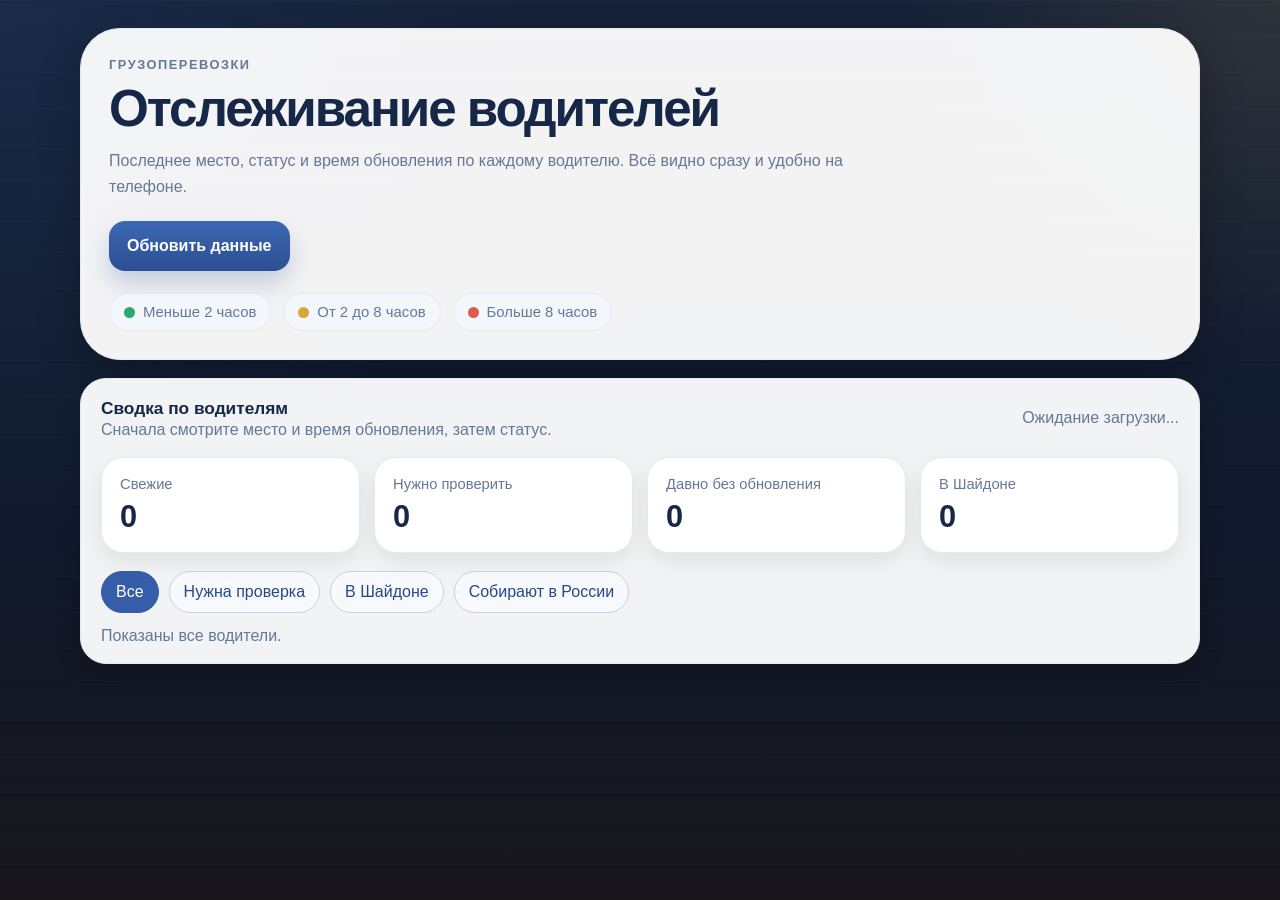
==== index.html @ 6776151e "Add files via upload" ====
<!DOCTYPE html>
<html lang="ru">
  <head>
    <meta charset="UTF-8" />
    <meta name="viewport" content="width=device-width, initial-scale=1.0" />
    <title>Статусы водителей</title>
    <meta name="theme-color" content="#162238" />
    <meta name="mobile-web-app-capable" content="yes" />
    <meta name="apple-mobile-web-app-capable" content="yes" />
    <meta name="apple-mobile-web-app-title" content="BOR" />
    <link rel="manifest" href="./site.webmanifest" />
    <link rel="icon" type="image/png" sizes="16x16" href="./icon-16.png" />
    <link rel="icon" type="image/png" sizes="32x32" href="./icon-32.png" />
    <link rel="icon" type="image/png" sizes="192x192" href="./icon-192.png" />
    <link rel="apple-touch-icon" sizes="180x180" href="./apple-touch-icon.png" />
    <link rel="stylesheet" href="./styles.css" />
  </head>
  <body>
    <div class="page-shell">
      <header class="hero">
        <p class="eyebrow">Грузоперевозки</p>
        <h1>Отслеживание водителей</h1>
        <p class="hero-text">
          Последнее место, статус и время обновления по каждому водителю. Всё видно сразу и удобно на телефоне.
        </p>
        <div class="hero-actions">
          <button id="refreshButton" class="button button-primary" type="button">
            Обновить данные
          </button>
        </div>
        <div class="status-legend" aria-label="Легенда свежести">
          <span class="legend-item"><span class="legend-dot legend-fresh"></span>Меньше 2 часов</span>
          <span class="legend-item"><span class="legend-dot legend-warning"></span>От 2 до 8 часов</span>
          <span class="legend-item"><span class="legend-dot legend-stale"></span>Больше 8 часов</span>
        </div>
      </header>

      <main>
        <section id="connectionBanner" class="panel panel-warning hidden" role="status"></section>
        <section id="cacheBanner" class="panel panel-warning hidden" role="status"></section>

        <section class="panel panel-tight">
          <div class="panel-row">
            <div>
              <h2>Сводка по водителям</h2>
              <p class="muted">Сначала смотрите место и время обновления, затем статус.</p>
            </div>
            <p id="syncInfo" class="muted">Ожидание загрузки...</p>
          </div>
          <div id="summaryGrid" class="summary-grid" aria-live="polite">
            <article class="summary-card"><span class="summary-label">Свежие</span><strong id="freshCount" class="summary-value">0</strong></article>
            <article class="summary-card"><span class="summary-label">Нужно проверить</span><strong id="warningCount" class="summary-value">0</strong></article>
            <article class="summary-card"><span class="summary-label">Давно без обновления</span><strong id="staleCount" class="summary-value">0</strong></article>
            <article class="summary-card"><span class="summary-label">В Шайдоне</span><strong id="shaidonCount" class="summary-value">0</strong></article>
          </div>
          <div id="filterBar" class="filter-bar" aria-label="Фильтры водителей">
            <button class="filter-button is-active" type="button" data-filter="all">Все</button>
            <button class="filter-button" type="button" data-filter="attention">Нужна проверка</button>
            <button class="filter-button" type="button" data-filter="shaidon">В Шайдоне</button>
            <button class="filter-button" type="button" data-filter="collecting">Собирают в России</button>
          </div>
          <p id="filterInfo" class="filter-info muted">Показаны все водители.</p>
        </section>

        <section id="errorBanner" class="panel panel-error hidden" role="alert"></section>
        <section id="emptyState" class="panel panel-tight hidden" role="status">
          <p id="emptyStateText" class="muted">По этому фильтру водителей нет.</p>
        </section>

        <section id="driversGrid" class="drivers-grid" aria-live="polite"></section>
      </main>
    </div>

    <template id="driverCardTemplate">
      <article class="driver-card">
        <div class="card-top">
          <div>
            <p class="driver-number"></p>
            <h3 class="driver-name"></h3>
          </div>
          <div class="card-badges">
            <span class="status-chip"></span>
            <span class="freshness-pill"></span>
          </div>
        </div>

        <div class="driver-priority">
          <p class="driver-priority-label">Последнее место</p>
          <p class="driver-location-main"></p>
        </div>

        <div class="driver-update-row">
          <div>
            <p class="driver-priority-label">Последнее обновление</p>
            <p class="driver-updated-main"></p>
          </div>
          <p class="driver-age-note"></p>
        </div>

        <p class="driver-alert hidden"></p>

        <dl class="driver-meta">
          <div>
            <dt>Телефон</dt>
            <dd class="driver-phone-text"></dd>
          </div>
          <div>
            <dt>Статус</dt>
            <dd class="driver-status"></dd>
          </div>
          <div>
            <dt>Собирает в России</dt>
            <dd class="driver-collecting"></dd>
          </div>
          <div>
            <dt>Собирает до</dt>
            <dd class="driver-collect-until"></dd>
          </div>
        </dl>

        <div class="driver-contact-actions">
          <a class="button button-secondary driver-phone-link" href="#">Позвонить</a>
          <a class="button button-primary driver-whatsapp-link" href="#" target="_blank" rel="noopener noreferrer">Написать</a>
        </div>
      </article>
    </template>

    <script type="module" src="./app.js"></script>
  </body>
</html>
---- styles.css ----
:root {
  --bg: #10192b;
  --bg-top: #162238;
  --bg-bottom: #18161b;
  --bg-glow-blue: rgba(39, 72, 129, 0.22);
  --bg-glow-gold: rgba(196, 157, 72, 0.14);
  --surface: rgba(255, 255, 255, 0.95);
  --surface-soft: rgba(249, 245, 235, 0.96);
  --surface-muted: #f3f6fb;
  --border: #e4e9f1;
  --border-strong: #c8d2e3;
  --text: #1c3261;
  --text-strong: #162747;
  --muted: #667897;
  --primary: #365ea8;
  --primary-strong: #244986;
  --success: #2ea76d;
  --warning: #d8a737;
  --danger: #dc5a51;
  --shadow: 0 18px 44px rgba(0, 0, 0, 0.24);
  --shadow-soft: 0 10px 24px rgba(0, 0, 0, 0.16);
  --radius-xl: 32px;
  --radius-lg: 26px;
  --radius-md: 22px;
  --radius-sm: 18px;
}

* {
  box-sizing: border-box;
}

html {
  font-size: 16px;
}

body {
  margin: 0;
  min-height: 100vh;
  font-family: "Inter", "Segoe UI", Roboto, Arial, sans-serif;
  color: var(--text);
  background:
    radial-gradient(circle at top left, var(--bg-glow-blue), transparent 34%),
    radial-gradient(circle at top right, var(--bg-glow-gold), transparent 24%),
    linear-gradient(180deg, var(--bg-top) 0%, var(--bg) 60%, var(--bg-bottom) 100%);
}

body::before {
  content: "";
  position: fixed;
  inset: 0;
  pointer-events: none;
  background: repeating-linear-gradient(
    180deg,
    rgba(255, 255, 255, 0.02) 0,
    rgba(255, 255, 255, 0.02) 1px,
    transparent 1px,
    transparent 36px
  );
}

a {
  color: inherit;
  text-decoration: none;
}

button,
input,
select {
  font: inherit;
}

button {
  border: 0;
}

.page-shell {
  width: min(1120px, calc(100% - 28px));
  margin: 0 auto;
  padding: 28px 0 52px;
}

.page-shell-narrow {
  width: min(760px, calc(100% - 24px));
}

.hero,
.panel,
.driver-card,
.summary-card {
  position: relative;
  z-index: 1;
}

.hero {
  padding: 28px;
  border: 1px solid var(--border);
  border-radius: calc(var(--radius-xl) + 8px);
  background: rgba(255, 255, 255, 0.95);
  box-shadow: var(--shadow);
}

.hero-compact {
  margin-bottom: 18px;
}

.eyebrow {
  margin: 0 0 10px;
  color: var(--muted);
  font-size: 0.8rem;
  font-weight: 800;
  letter-spacing: 0.12em;
  text-transform: uppercase;
}

h1,
h2,
h3,
p {
  margin: 0;
}

h1 {
  color: var(--text-strong);
  font-size: clamp(2rem, 4vw, 3.2rem);
  line-height: 1.06;
  letter-spacing: -0.04em;
}

h2 {
  color: var(--text-strong);
  font-size: 1.08rem;
  line-height: 1.35;
}

h3 {
  color: var(--text-strong);
  font-size: 1.5rem;
  line-height: 1.2;
}

.hero-text {
  max-width: 760px;
  margin-top: 12px;
  color: var(--muted);
  font-size: 1rem;
  line-height: 1.6;
}

.hero-actions,
.driver-actions {
  display: flex;
  flex-wrap: wrap;
  gap: 12px;
  margin-top: 22px;
}

.status-legend {
  display: flex;
  flex-wrap: wrap;
  gap: 12px;
  margin-top: 22px;
}

.legend-item {
  display: inline-flex;
  align-items: center;
  gap: 8px;
  padding: 10px 14px;
  border: 1px solid var(--border);
  border-radius: 999px;
  background: var(--surface-muted);
  color: var(--muted);
  font-size: 0.93rem;
}

.legend-dot {
  width: 11px;
  height: 11px;
  border-radius: 999px;
}

.legend-fresh {
  background: var(--success);
}

.legend-warning {
  background: var(--warning);
}

.legend-stale {
  background: var(--danger);
}

.panel {
  margin-top: 18px;
  padding: 22px;
  border: 1px solid var(--border);
  border-radius: var(--radius-lg);
  background: var(--surface);
  box-shadow: var(--shadow-soft);
}

.panel-tight {
  padding: 18px 20px;
}

.panel-error {
  border-color: rgba(220, 90, 81, 0.28);
  background: rgba(255, 244, 243, 0.96);
  color: #8d3129;
}

.panel-warning {
  border-color: rgba(216, 167, 55, 0.28);
  background: var(--surface-soft);
  color: #7f6120;
}

.panel-row,
.queue-panel-row {
  display: flex;
  align-items: center;
  justify-content: space-between;
  gap: 16px;
}

.admin-links {
  display: grid;
  grid-template-columns: repeat(2, minmax(0, 1fr));
  gap: 12px;
  margin-top: 16px;
}

.admin-link-card {
  display: grid;
  gap: 6px;
  padding: 16px;
  border: 1px solid var(--border);
  border-radius: var(--radius-sm);
  background: var(--surface-muted);
}

.admin-link-card strong {
  color: var(--text-strong);
  font-size: 1rem;
}

.admin-link-card span {
  color: var(--muted);
  font-size: 0.92rem;
}

.muted {
  color: var(--muted);
}

.hidden {
  display: none !important;
}

.summary-grid {
  display: grid;
  grid-template-columns: repeat(4, minmax(0, 1fr));
  gap: 14px;
  margin-top: 18px;
}

.summary-card {
  display: grid;
  gap: 8px;
  padding: 18px;
  border: 1px solid var(--border);
  border-radius: var(--radius-md);
  background: rgba(255, 255, 255, 0.98);
  box-shadow: 0 8px 22px rgba(0, 0, 0, 0.08);
}

.summary-label {
  color: var(--muted);
  font-size: 0.92rem;
}

.summary-value {
  color: var(--text-strong);
  font-size: clamp(1.4rem, 2.4vw, 2rem);
  line-height: 1.1;
}

.filter-bar {
  display: flex;
  flex-wrap: wrap;
  gap: 10px;
  margin-top: 18px;
}

.filter-button {
  display: inline-flex;
  align-items: center;
  justify-content: center;
  min-height: 42px;
  padding: 0 14px;
  border: 1px solid var(--border-strong);
  border-radius: 999px;
  background: #f7f9fc;
  color: var(--primary-strong);
  cursor: pointer;
  transition: background-color 0.18s ease, color 0.18s ease, border-color 0.18s ease;
}

.filter-button.is-active {
  background: var(--primary);
  border-color: var(--primary);
  color: #fff;
}

.filter-info {
  margin-top: 14px;
}

.drivers-grid {
  display: grid;
  grid-template-columns: repeat(2, minmax(0, 1fr));
  gap: 18px;
  margin-top: 18px;
}

.driver-card {
  display: grid;
  gap: 18px;
  padding: 22px;
  border: 1px solid var(--border);
  border-radius: var(--radius-xl);
  background: rgba(255, 255, 255, 0.98);
  box-shadow: var(--shadow-soft);
}

.driver-card[data-freshness="warning"] {
  border-color: rgba(216, 167, 55, 0.35);
}

.driver-card[data-freshness="stale"],
.driver-card[data-freshness="unknown"] {
  border-color: rgba(220, 90, 81, 0.3);
}

.card-top {
  display: flex;
  align-items: flex-start;
  justify-content: space-between;
  gap: 12px;
}

.driver-name {
  margin: 0;
}

.driver-number {
  display: none;
}

.card-badges {
  display: flex;
  flex-direction: column;
  align-items: flex-end;
  gap: 10px;
}

.status-chip,
.freshness-pill {
  display: inline-flex;
  align-items: center;
  justify-content: center;
  min-height: 40px;
  padding: 0 14px;
  border-radius: 999px;
  font-size: 0.92rem;
  font-weight: 700;
  text-align: center;
}

.status-chip {
  background: rgba(54, 94, 168, 0.1);
  color: var(--primary);
}

.freshness-pill {
  background: #edf5ef;
  color: var(--success);
}

.freshness-pill[data-freshness="warning"] {
  background: rgba(216, 167, 55, 0.14);
  color: #ad7e14;
}

.freshness-pill[data-freshness="stale"],
.freshness-pill[data-freshness="unknown"] {
  background: rgba(220, 90, 81, 0.12);
  color: #bf463d;
}

.driver-priority {
  display: grid;
  gap: 6px;
}

.driver-priority-label,
.driver-meta dt {
  color: var(--muted);
  font-size: 0.86rem;
}

.driver-location-main,
.driver-updated-main,
.driver-status,
.driver-collecting {
  color: var(--text-strong);
}

.driver-location-main {
  font-size: 1.38rem;
  line-height: 1.28;
  font-weight: 800;
}

.driver-update-row {
  display: flex;
  align-items: end;
  justify-content: space-between;
  gap: 12px;
  padding-top: 16px;
  border-top: 1px solid var(--border);
}

.driver-age-note {
  color: var(--muted);
  font-size: 0.92rem;
  text-align: right;
}

.driver-alert {
  padding: 14px 16px;
  border-radius: var(--radius-sm);
  background: #f3f7fd;
  color: var(--text);
  font-size: 0.94rem;
}

.driver-meta {
  display: grid;
  grid-template-columns: repeat(3, minmax(0, 1fr));
  gap: 14px;
  margin: 0;
  padding-top: 16px;
  border-top: 1px solid var(--border);
}

.driver-meta div {
  display: grid;
  gap: 6px;
}

.driver-meta dd {
  margin: 0;
  font-size: 0.98rem;
  line-height: 1.45;
}

.driver-phone-link {
  display: inline-flex;
  align-items: center;
  justify-content: center;
  min-height: 44px;
  padding: 0 14px;
  border: 1px solid var(--border-strong);
  border-radius: 14px;
  background: #f7faff;
  color: var(--primary);
  font-weight: 700;
}

.driver-phone-link.is-disabled {
  color: var(--muted);
  background: #f7f8fb;
}

.button {
  display: inline-flex;
  align-items: center;
  justify-content: center;
  min-height: 50px;
  padding: 0 18px;
  border-radius: 16px;
  font-weight: 700;
  cursor: pointer;
  transition: opacity 0.18s ease, transform 0.18s ease;
}

.button:disabled {
  cursor: default;
  opacity: 0.75;
}

.button-primary {
  color: #fff;
  background: linear-gradient(180deg, #3d67b5 0%, #2b4f92 100%);
  box-shadow: 0 12px 24px rgba(43, 79, 146, 0.24);
}

.button-secondary {
  color: var(--primary);
  background: #f7faff;
  border: 1px solid var(--border-strong);
}

.button-wide {
  min-width: 180px;
}

.button-muted {
  opacity: 0.55;
}

.driver-form {
  display: grid;
  gap: 16px;
}

.field {
  display: grid;
  gap: 8px;
}

.field > span {
  color: var(--text-strong);
  font-weight: 700;
}

select,
input[type="text"] {
  width: 100%;
  min-height: 54px;
  padding: 0 16px;
  border: 1px solid var(--border-strong);
  border-radius: 16px;
  background: #fbfcfe;
  color: var(--text-strong);
}

select:focus,
input[type="text"]:focus {
  outline: 2px solid rgba(54, 94, 168, 0.16);
  border-color: rgba(54, 94, 168, 0.42);
}

.status-template-note,
.submit-hint {
  font-size: 0.92rem;
  line-height: 1.55;
}

.geo-panel {
  display: grid;
  gap: 10px;
  padding: 16px;
  border: 1px solid var(--border);
  border-radius: var(--radius-sm);
  background: var(--surface-muted);
}

.driver-snapshot {
  display: grid;
  grid-template-columns: repeat(3, minmax(0, 1fr));
  gap: 14px;
  margin: 16px 0 0;
}

.driver-snapshot div {
  display: grid;
  gap: 6px;
  padding: 14px;
  border: 1px solid var(--border);
  border-radius: 16px;
  background: var(--surface-muted);
}

.driver-snapshot dt {
  color: var(--muted);
  font-size: 0.88rem;
}

.driver-snapshot dd {
  margin: 0;
  color: var(--text-strong);
  font-weight: 700;
  line-height: 1.4;
}

@media (max-width: 900px) {
  .summary-grid,
  .drivers-grid,
  .driver-meta,
  .driver-snapshot,
  .admin-links {
    grid-template-columns: 1fr;
  }

  .panel-row,
  .queue-panel-row,
  .card-top,
  .driver-update-row {
    flex-direction: column;
    align-items: flex-start;
  }

  .card-badges {
    align-items: flex-start;
  }

  .driver-age-note {
    text-align: left;
  }
}

@media (max-width: 640px) {
  .page-shell,
  .page-shell-narrow {
    width: min(100%, calc(100% - 16px));
    padding: 16px 0 34px;
  }

  .hero,
  .panel,
  .driver-card {
    padding: 18px;
    border-radius: 24px;
  }

  .hero-text,
  .muted,
  .status-template-note,
  .submit-hint,
  .legend-item,
  .driver-alert,
  .driver-meta dd,
  .driver-snapshot dd,
  .driver-updated-main,
  .driver-age-note,
  .filter-button,
  .button,
  select,
  input[type="text"] {
    font-size: 16px;
  }

  .summary-grid {
    grid-template-columns: 1fr 1fr;
  }

  .driver-location-main {
    font-size: 1.18rem;
  }

  .button,
  .driver-phone-link,
  select,
  input[type="text"] {
    width: 100%;
  }

  .hero-actions,
  .driver-actions {
    display: grid;
    grid-template-columns: 1fr;
  }

  .status-legend {
    gap: 8px;
  }

  .legend-item,
  .filter-button {
    width: 100%;
    justify-content: flex-start;
  }

  .filter-bar {
    display: grid;
    grid-template-columns: 1fr;
  }
}


.driver-contact-actions {
  display: flex;
  flex-wrap: wrap;
  gap: 10px;
  margin-top: 16px;
}

.driver-contact-actions .button {
  flex: 1 1 180px;
  justify-content: center;
}

.driver-meta {
  margin-bottom: 0;
}

.driver-phone-text {
  color: var(--text);
}

.field input[type="date"] {
  min-height: 56px;
}
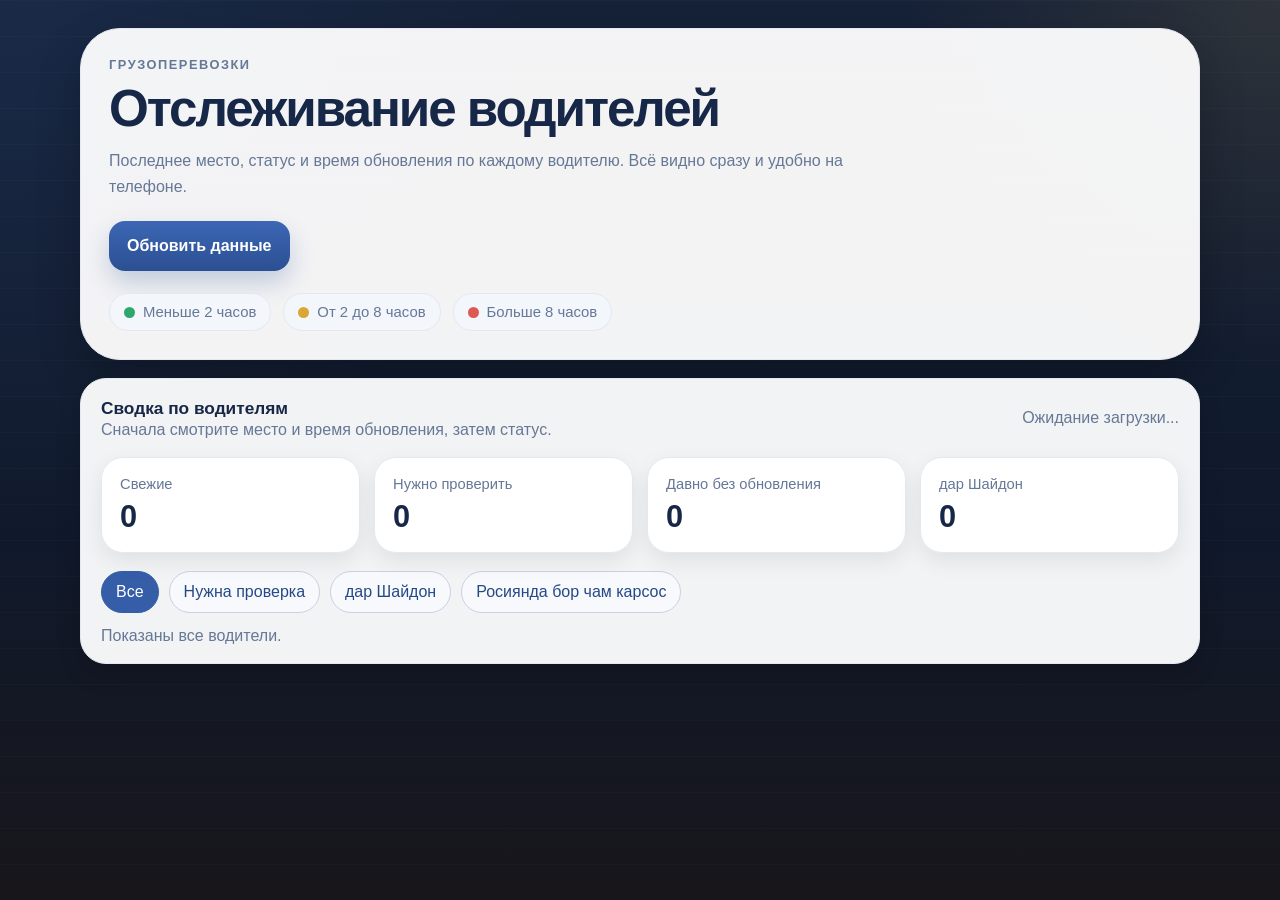
==== commit c67149e0: "Add files via upload" ====
--- a/index.html
+++ b/index.html
@@ -51,13 +51,13 @@
             <article class="summary-card"><span class="summary-label">Свежие</span><strong id="freshCount" class="summary-value">0</strong></article>
             <article class="summary-card"><span class="summary-label">Нужно проверить</span><strong id="warningCount" class="summary-value">0</strong></article>
             <article class="summary-card"><span class="summary-label">Давно без обновления</span><strong id="staleCount" class="summary-value">0</strong></article>
-            <article class="summary-card"><span class="summary-label">В Шайдоне</span><strong id="shaidonCount" class="summary-value">0</strong></article>
+            <article class="summary-card"><span class="summary-label">дар Шайдон</span><strong id="shaidonCount" class="summary-value">0</strong></article>
           </div>
           <div id="filterBar" class="filter-bar" aria-label="Фильтры водителей">
             <button class="filter-button is-active" type="button" data-filter="all">Все</button>
             <button class="filter-button" type="button" data-filter="attention">Нужна проверка</button>
-            <button class="filter-button" type="button" data-filter="shaidon">В Шайдоне</button>
-            <button class="filter-button" type="button" data-filter="collecting">Собирают в России</button>
+            <button class="filter-button" type="button" data-filter="shaidon">дар Шайдон</button>
+            <button class="filter-button" type="button" data-filter="collecting">Росиянда бор чам карсос</button>
           </div>
           <p id="filterInfo" class="filter-info muted">Показаны все водители.</p>
         </section>
@@ -113,7 +113,7 @@
             <dd class="driver-collecting"></dd>
           </div>
           <div>
-            <dt>Собирает до</dt>
+            <dt>ба рох мебароем</dt>
             <dd class="driver-collect-until"></dd>
           </div>
         </dl>
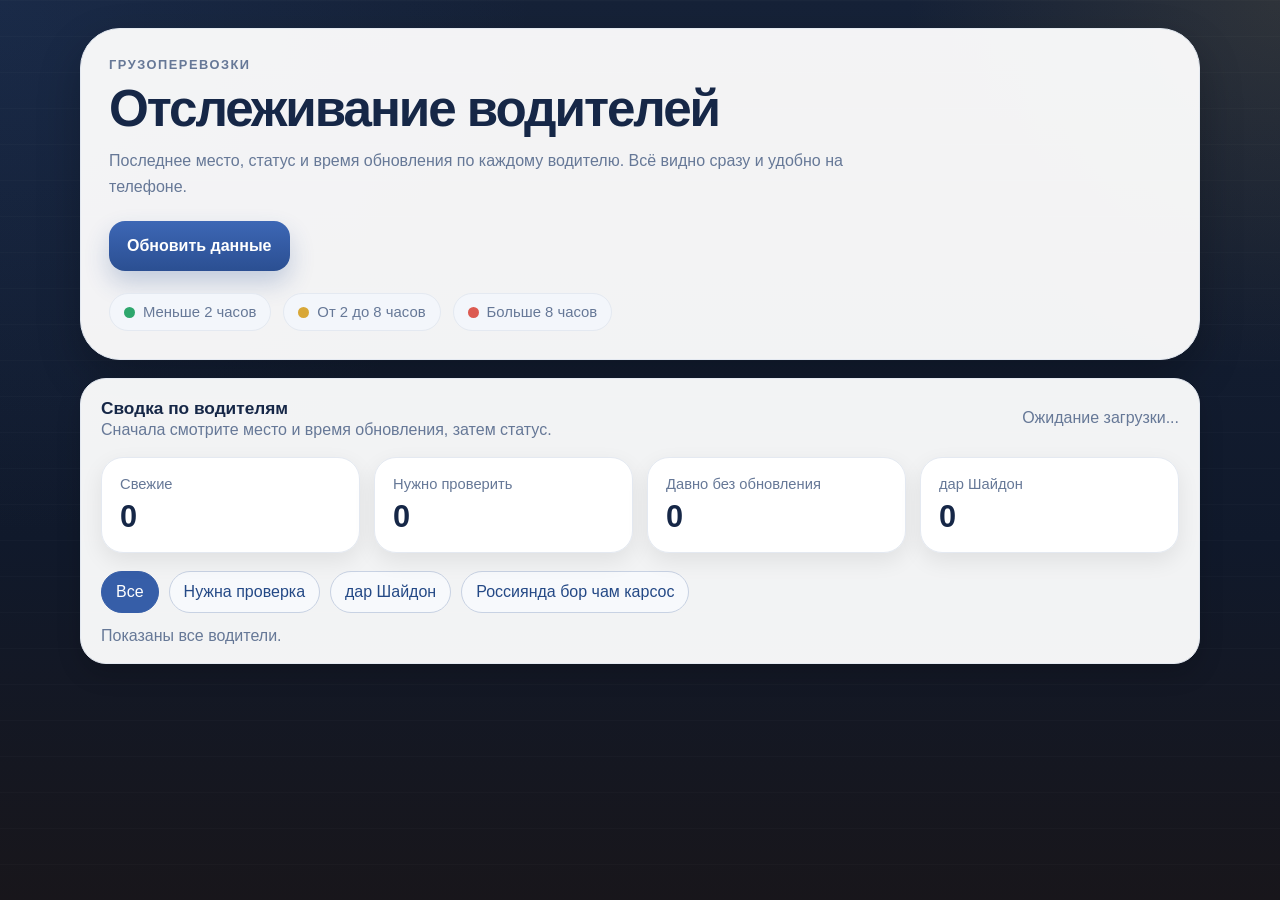
==== commit 31cd0bba: "Add files via upload" ====
--- a/index.html
+++ b/index.html
@@ -57,7 +57,7 @@
             <button class="filter-button is-active" type="button" data-filter="all">Все</button>
             <button class="filter-button" type="button" data-filter="attention">Нужна проверка</button>
             <button class="filter-button" type="button" data-filter="shaidon">дар Шайдон</button>
-            <button class="filter-button" type="button" data-filter="collecting">Росиянда бор чам карсос</button>
+            <button class="filter-button" type="button" data-filter="collecting">Россиянда бор чам карсос</button>
           </div>
           <p id="filterInfo" class="filter-info muted">Показаны все водители.</p>
         </section>
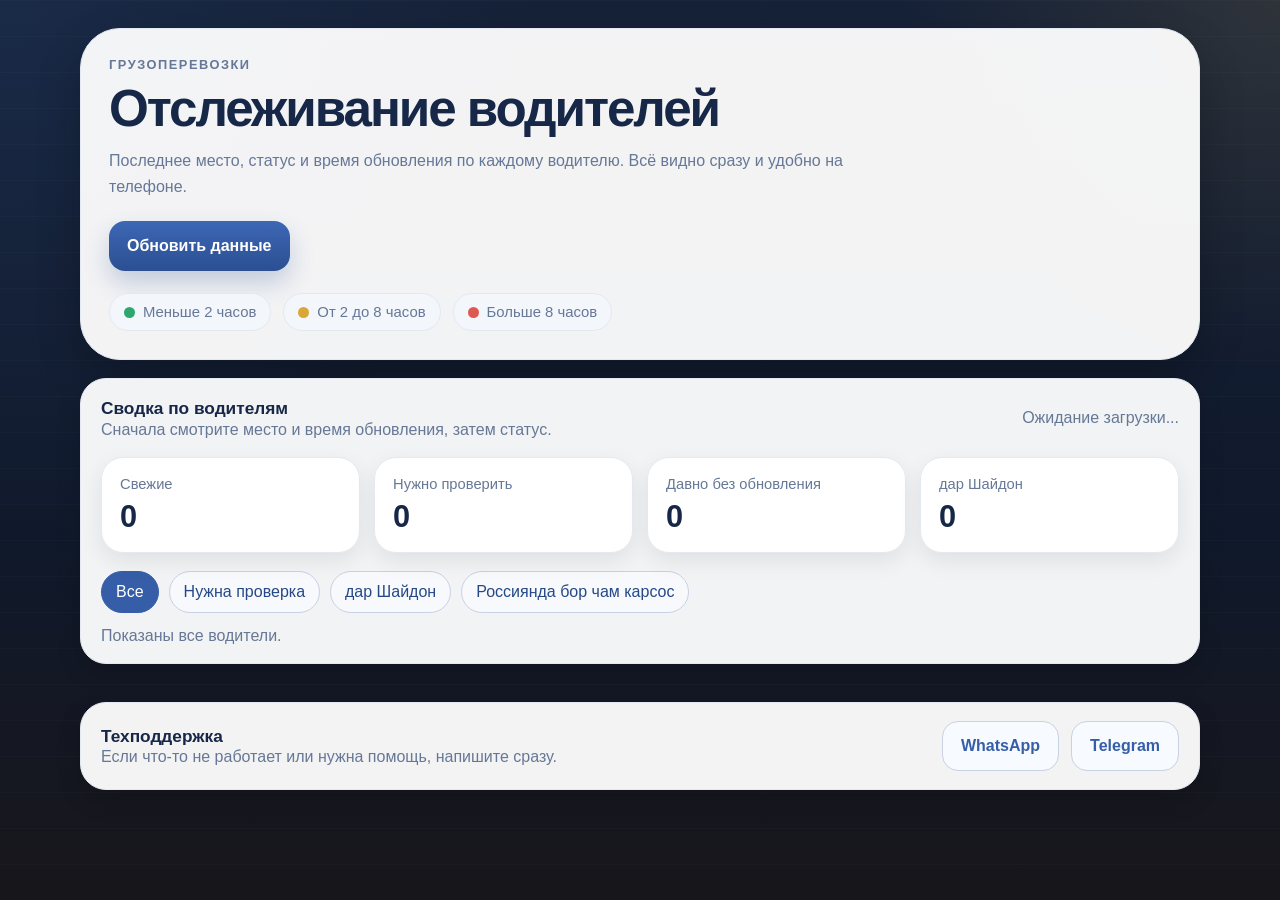
==== commit 9f2c2554: "Add files via upload" ====
--- a/index.html
+++ b/index.html
@@ -68,59 +68,78 @@
         </section>
 
         <section id="driversGrid" class="drivers-grid" aria-live="polite"></section>
+
+        <section class="panel panel-tight support-panel">
+          <div class="panel-row">
+            <div>
+              <h2>Техподдержка</h2>
+              <p class="muted">Если что-то не работает или нужна помощь, напишите сразу.</p>
+            </div>
+            <div class="support-actions">
+              <a class="button button-secondary" href="https://wa.me/79133633736" target="_blank" rel="noopener noreferrer">WhatsApp</a>
+              <a class="button button-secondary" href="https://t.me/+79133633736" target="_blank" rel="noopener noreferrer">Telegram</a>
+            </div>
+          </div>
+        </section>
       </main>
     </div>
 
     <template id="driverCardTemplate">
-      <article class="driver-card">
-        <div class="card-top">
-          <div>
-            <p class="driver-number"></p>
-            <h3 class="driver-name"></h3>
+      <article class="driver-card is-collapsed">
+        <div class="driver-card-summary">
+          <div class="card-top">
+            <div>
+              <h3 class="driver-name"></h3>
+            </div>
+            <div class="card-badges">
+              <span class="status-chip"></span>
+              <span class="freshness-pill"></span>
+            </div>
           </div>
-          <div class="card-badges">
-            <span class="status-chip"></span>
-            <span class="freshness-pill"></span>
+
+          <div class="driver-priority">
+            <p class="driver-priority-label">Последнее место</p>
+            <p class="driver-location-main"></p>
+          </div>
+
+          <div class="driver-update-row">
+            <div>
+              <p class="driver-priority-label">Последнее обновление</p>
+              <p class="driver-updated-main"></p>
+            </div>
+            <div class="driver-summary-actions">
+              <p class="driver-age-note"></p>
+              <button class="button button-secondary card-toggle-button" type="button" aria-expanded="false">Подробнее</button>
+            </div>
           </div>
         </div>
 
-        <div class="driver-priority">
-          <p class="driver-priority-label">Последнее место</p>
-          <p class="driver-location-main"></p>
-        </div>
+        <div class="driver-card-details hidden">
+          <p class="driver-alert hidden"></p>
 
-        <div class="driver-update-row">
-          <div>
-            <p class="driver-priority-label">Последнее обновление</p>
-            <p class="driver-updated-main"></p>
+          <dl class="driver-meta">
+            <div>
+              <dt>Телефон</dt>
+              <dd class="driver-phone-text"></dd>
+            </div>
+            <div>
+              <dt>Статус</dt>
+              <dd class="driver-status"></dd>
+            </div>
+            <div>
+              <dt>Собирает в России</dt>
+              <dd class="driver-collecting"></dd>
+            </div>
+            <div>
+              <dt>ба рох мебароем</dt>
+              <dd class="driver-collect-until"></dd>
+            </div>
+          </dl>
+
+          <div class="driver-contact-actions">
+            <a class="button button-secondary driver-phone-link" href="#">Позвонить</a>
+            <a class="button button-primary driver-whatsapp-link" href="#" target="_blank" rel="noopener noreferrer">Написать</a>
           </div>
-          <p class="driver-age-note"></p>
-        </div>
-
-        <p class="driver-alert hidden"></p>
-
-        <dl class="driver-meta">
-          <div>
-            <dt>Телефон</dt>
-            <dd class="driver-phone-text"></dd>
-          </div>
-          <div>
-            <dt>Статус</dt>
-            <dd class="driver-status"></dd>
-          </div>
-          <div>
-            <dt>Собирает в России</dt>
-            <dd class="driver-collecting"></dd>
-          </div>
-          <div>
-            <dt>ба рох мебароем</dt>
-            <dd class="driver-collect-until"></dd>
-          </div>
-        </dl>
-
-        <div class="driver-contact-actions">
-          <a class="button button-secondary driver-phone-link" href="#">Позвонить</a>
-          <a class="button button-primary driver-whatsapp-link" href="#" target="_blank" rel="noopener noreferrer">Написать</a>
         </div>
       </article>
     </template>
--- a/styles.css
+++ b/styles.css
@@ -714,3 +714,74 @@
 .field input[type="date"] {
   min-height: 56px;
 }
+
+
+.driver-card-summary {
+  display: grid;
+  gap: 18px;
+}
+
+.driver-card-details {
+  display: grid;
+  gap: 18px;
+  padding-top: 18px;
+  border-top: 1px solid var(--border);
+}
+
+.driver-card.is-collapsed .driver-card-details {
+  display: none;
+}
+
+.driver-summary-actions {
+  display: grid;
+  gap: 10px;
+  justify-items: end;
+}
+
+.card-toggle-button {
+  min-width: 132px;
+}
+
+.driver-contact-actions {
+  display: flex;
+  flex-wrap: wrap;
+  gap: 12px;
+}
+
+.driver-contact-actions .button {
+  min-width: 140px;
+}
+
+.support-panel {
+  margin-top: 20px;
+}
+
+.support-actions {
+  display: flex;
+  flex-wrap: wrap;
+  gap: 12px;
+}
+
+@media (max-width: 900px) {
+  .driver-summary-actions {
+    justify-items: start;
+  }
+
+  .support-actions {
+    width: 100%;
+  }
+}
+
+@media (max-width: 640px) {
+  .support-actions,
+  .driver-contact-actions {
+    width: 100%;
+    flex-direction: column;
+  }
+
+  .support-actions .button,
+  .driver-contact-actions .button,
+  .card-toggle-button {
+    width: 100%;
+  }
+}
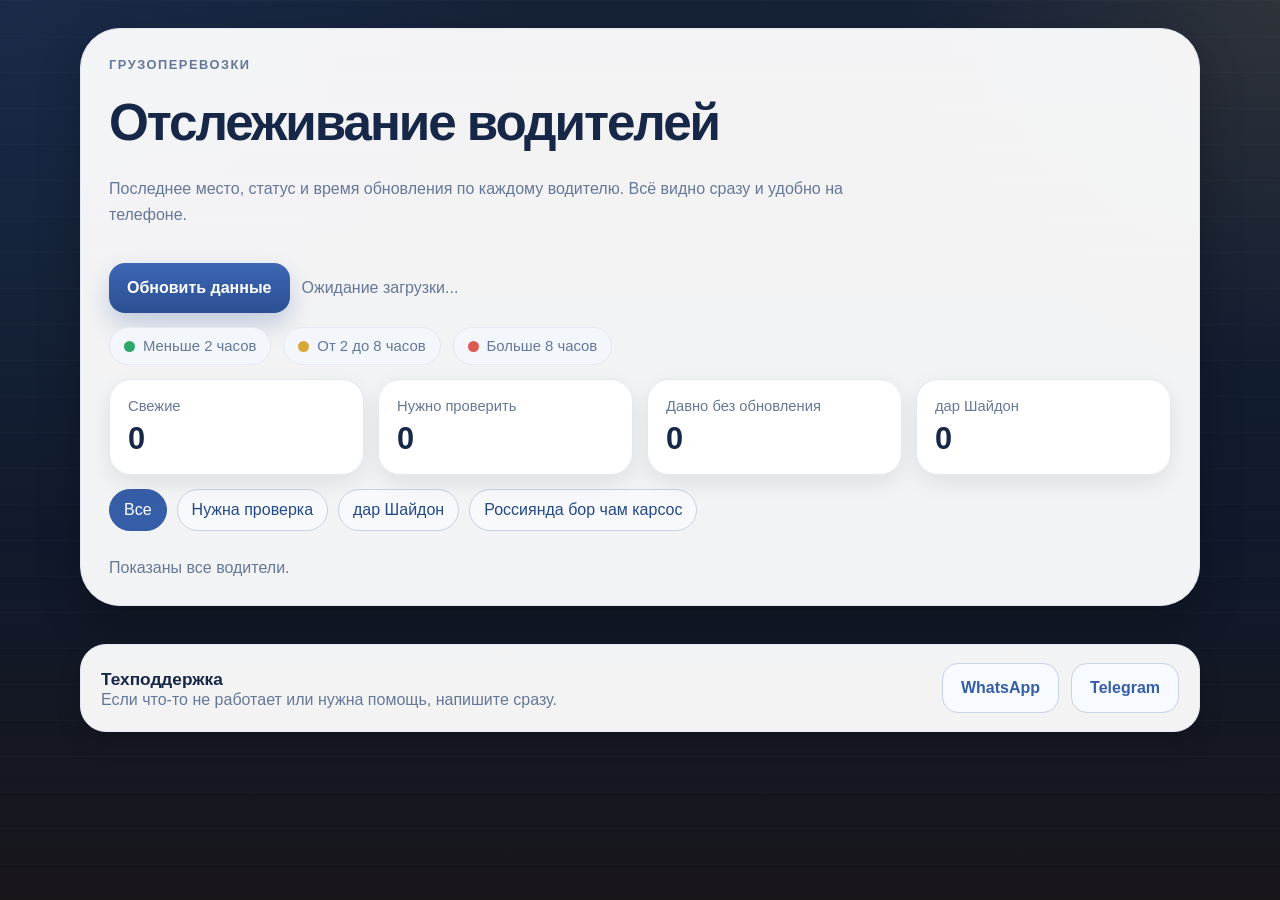
==== commit b7286130: "Add files via upload" ====
--- a/index.html
+++ b/index.html
@@ -17,7 +17,7 @@
   </head>
   <body>
     <div class="page-shell">
-      <header class="hero">
+      <header class="hero hero-unified">
         <p class="eyebrow">Грузоперевозки</p>
         <h1>Отслеживание водителей</h1>
         <p class="hero-text">
@@ -27,40 +27,31 @@
           <button id="refreshButton" class="button button-primary" type="button">
             Обновить данные
           </button>
+          <p id="syncInfo" class="hero-sync muted">Ожидание загрузки...</p>
         </div>
-        <div class="status-legend" aria-label="Легенда свежести">
+        <section id="connectionBanner" class="hero-note hero-note-warning hidden" role="status"></section>
+        <section id="cacheBanner" class="hero-note hero-note-warning hidden" role="status"></section>
+        <div class="status-legend status-legend-compact" aria-label="Легенда свежести">
           <span class="legend-item"><span class="legend-dot legend-fresh"></span>Меньше 2 часов</span>
           <span class="legend-item"><span class="legend-dot legend-warning"></span>От 2 до 8 часов</span>
           <span class="legend-item"><span class="legend-dot legend-stale"></span>Больше 8 часов</span>
         </div>
+        <div id="summaryGrid" class="summary-grid summary-grid-compact" aria-live="polite">
+          <article class="summary-card"><span class="summary-label">Свежие</span><strong id="freshCount" class="summary-value">0</strong></article>
+          <article class="summary-card"><span class="summary-label">Нужно проверить</span><strong id="warningCount" class="summary-value">0</strong></article>
+          <article class="summary-card"><span class="summary-label">Давно без обновления</span><strong id="staleCount" class="summary-value">0</strong></article>
+          <article class="summary-card"><span class="summary-label">дар Шайдон</span><strong id="shaidonCount" class="summary-value">0</strong></article>
+        </div>
+        <div id="filterBar" class="filter-bar filter-bar-compact" aria-label="Фильтры водителей">
+          <button class="filter-button is-active" type="button" data-filter="all">Все</button>
+          <button class="filter-button" type="button" data-filter="attention">Нужна проверка</button>
+          <button class="filter-button" type="button" data-filter="shaidon">дар Шайдон</button>
+          <button class="filter-button" type="button" data-filter="collecting">Россиянда бор чам карсос</button>
+        </div>
+        <p id="filterInfo" class="filter-info muted">Показаны все водители.</p>
       </header>
 
       <main>
-        <section id="connectionBanner" class="panel panel-warning hidden" role="status"></section>
-        <section id="cacheBanner" class="panel panel-warning hidden" role="status"></section>
-
-        <section class="panel panel-tight">
-          <div class="panel-row">
-            <div>
-              <h2>Сводка по водителям</h2>
-              <p class="muted">Сначала смотрите место и время обновления, затем статус.</p>
-            </div>
-            <p id="syncInfo" class="muted">Ожидание загрузки...</p>
-          </div>
-          <div id="summaryGrid" class="summary-grid" aria-live="polite">
-            <article class="summary-card"><span class="summary-label">Свежие</span><strong id="freshCount" class="summary-value">0</strong></article>
-            <article class="summary-card"><span class="summary-label">Нужно проверить</span><strong id="warningCount" class="summary-value">0</strong></article>
-            <article class="summary-card"><span class="summary-label">Давно без обновления</span><strong id="staleCount" class="summary-value">0</strong></article>
-            <article class="summary-card"><span class="summary-label">дар Шайдон</span><strong id="shaidonCount" class="summary-value">0</strong></article>
-          </div>
-          <div id="filterBar" class="filter-bar" aria-label="Фильтры водителей">
-            <button class="filter-button is-active" type="button" data-filter="all">Все</button>
-            <button class="filter-button" type="button" data-filter="attention">Нужна проверка</button>
-            <button class="filter-button" type="button" data-filter="shaidon">дар Шайдон</button>
-            <button class="filter-button" type="button" data-filter="collecting">Россиянда бор чам карсос</button>
-          </div>
-          <p id="filterInfo" class="filter-info muted">Показаны все водители.</p>
-        </section>
 
         <section id="errorBanner" class="panel panel-error hidden" role="alert"></section>
         <section id="emptyState" class="panel panel-tight hidden" role="status">
--- a/styles.css
+++ b/styles.css
@@ -785,3 +785,94 @@
     width: 100%;
   }
 }
+
+
+.hero-unified {
+  display: grid;
+  gap: 14px;
+}
+
+.hero-sync {
+  margin: 0;
+  align-self: center;
+}
+
+.hero-note {
+  margin-top: 0;
+  padding: 14px 16px;
+  border-radius: 18px;
+  border: 1px solid rgba(214, 163, 32, 0.24);
+  background: rgba(255, 249, 231, 0.94);
+  color: #6c5200;
+}
+
+.hero-note.hidden {
+  display: none;
+}
+
+.hero-inline-snapshot {
+  padding: 18px 20px;
+  border: 1px solid rgba(41, 66, 48, 0.1);
+  border-radius: 20px;
+  background: rgba(255,255,255,0.74);
+}
+
+.summary-grid-compact {
+  margin-top: 0;
+}
+
+.filter-bar-compact {
+  margin-top: 0;
+}
+
+.status-legend-compact {
+  margin-top: 0;
+}
+
+.queue-panel-row-compact {
+  align-items: flex-start;
+}
+
+@media (max-width: 768px) {
+  .hero {
+    padding: 22px 18px;
+  }
+
+  .hero-actions {
+    flex-direction: column;
+    align-items: stretch;
+    margin-top: 16px;
+  }
+
+  .hero-sync {
+    font-size: 0.95rem;
+  }
+
+  .status-legend-compact {
+    display: grid;
+    grid-template-columns: 1fr;
+    gap: 8px;
+  }
+
+  .summary-grid-compact {
+    grid-template-columns: repeat(2, minmax(0, 1fr));
+    gap: 10px;
+  }
+
+  .summary-card {
+    min-height: 88px;
+  }
+
+  .filter-bar-compact {
+    display: grid;
+    grid-template-columns: 1fr;
+  }
+
+  .filter-button {
+    width: 100%;
+  }
+
+  .hero-inline-snapshot {
+    padding: 16px;
+  }
+}
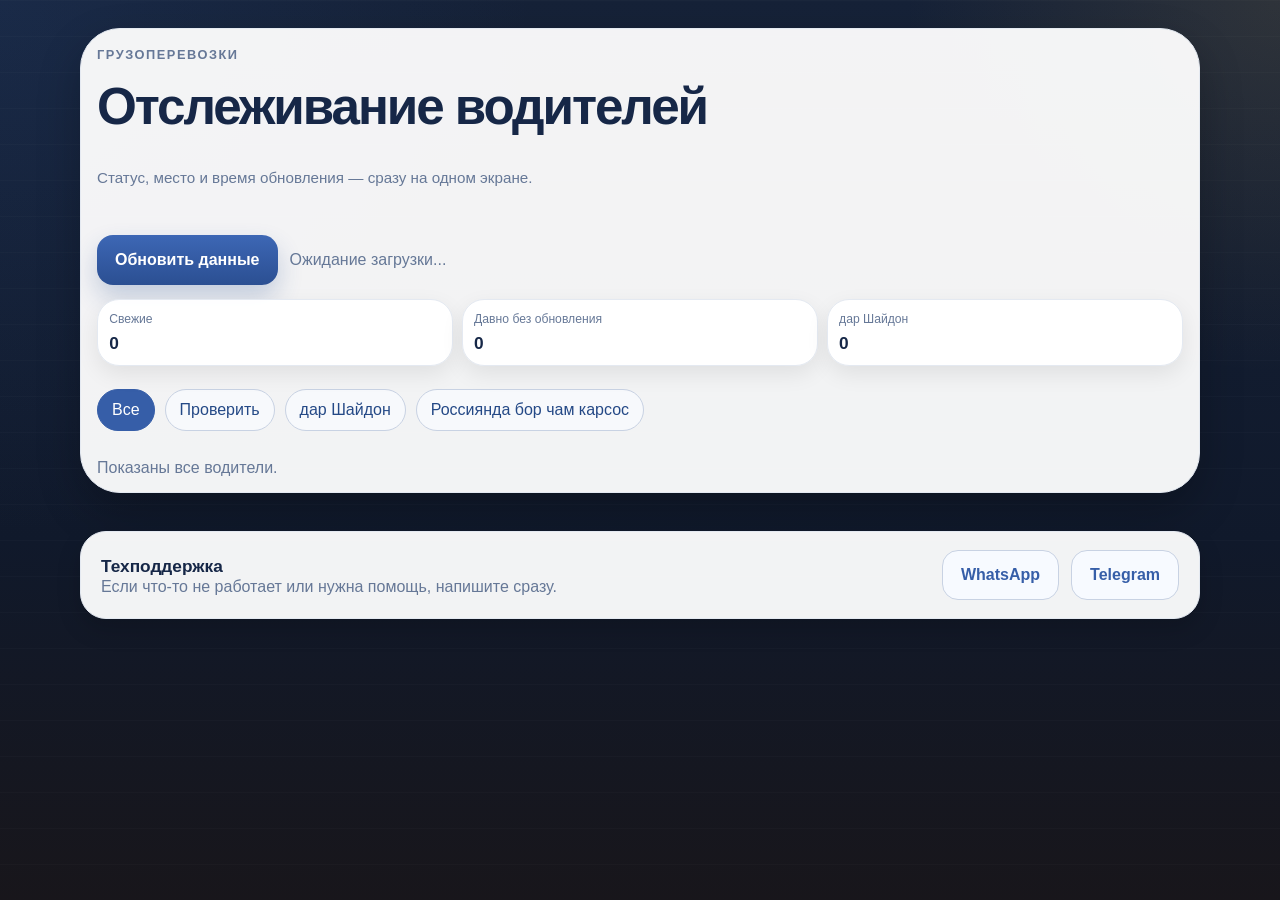
==== commit de1c4f19: "Add files via upload" ====
--- a/index.html
+++ b/index.html
@@ -20,9 +20,7 @@
       <header class="hero hero-unified">
         <p class="eyebrow">Грузоперевозки</p>
         <h1>Отслеживание водителей</h1>
-        <p class="hero-text">
-          Последнее место, статус и время обновления по каждому водителю. Всё видно сразу и удобно на телефоне.
-        </p>
+        <p class="hero-text">Статус, место и время обновления — сразу на одном экране.</p>
         <div class="hero-actions">
           <button id="refreshButton" class="button button-primary" type="button">
             Обновить данные
@@ -31,20 +29,14 @@
         </div>
         <section id="connectionBanner" class="hero-note hero-note-warning hidden" role="status"></section>
         <section id="cacheBanner" class="hero-note hero-note-warning hidden" role="status"></section>
-        <div class="status-legend status-legend-compact" aria-label="Легенда свежести">
-          <span class="legend-item"><span class="legend-dot legend-fresh"></span>Меньше 2 часов</span>
-          <span class="legend-item"><span class="legend-dot legend-warning"></span>От 2 до 8 часов</span>
-          <span class="legend-item"><span class="legend-dot legend-stale"></span>Больше 8 часов</span>
-        </div>
         <div id="summaryGrid" class="summary-grid summary-grid-compact" aria-live="polite">
           <article class="summary-card"><span class="summary-label">Свежие</span><strong id="freshCount" class="summary-value">0</strong></article>
-          <article class="summary-card"><span class="summary-label">Нужно проверить</span><strong id="warningCount" class="summary-value">0</strong></article>
           <article class="summary-card"><span class="summary-label">Давно без обновления</span><strong id="staleCount" class="summary-value">0</strong></article>
           <article class="summary-card"><span class="summary-label">дар Шайдон</span><strong id="shaidonCount" class="summary-value">0</strong></article>
         </div>
         <div id="filterBar" class="filter-bar filter-bar-compact" aria-label="Фильтры водителей">
           <button class="filter-button is-active" type="button" data-filter="all">Все</button>
-          <button class="filter-button" type="button" data-filter="attention">Нужна проверка</button>
+          <button class="filter-button" type="button" data-filter="attention">Проверить</button>
           <button class="filter-button" type="button" data-filter="shaidon">дар Шайдон</button>
           <button class="filter-button" type="button" data-filter="collecting">Россиянда бор чам карсос</button>
         </div>
--- a/styles.css
+++ b/styles.css
@@ -876,3 +876,60 @@
     padding: 16px;
   }
 }
+
+
+/* compact top blocks */
+.hero-unified {
+  padding: 1.1rem 1rem 0.95rem;
+}
+.hero-unified .eyebrow {
+  margin-bottom: 0.3rem;
+}
+.hero-unified h1 {
+  margin-bottom: 0.35rem;
+}
+.hero-unified .hero-text {
+  margin-bottom: 0.55rem;
+  font-size: 0.95rem;
+}
+.summary-grid-compact {
+  grid-template-columns: repeat(3, minmax(0, 1fr));
+  gap: 0.55rem;
+}
+.summary-grid-compact .summary-card:last-child {
+  grid-column: auto;
+}
+.summary-card {
+  padding: 0.75rem 0.7rem;
+}
+.summary-label {
+  font-size: 0.76rem;
+}
+.summary-value {
+  font-size: 1.08rem;
+}
+.filter-bar-compact {
+  margin-top: 0.55rem;
+}
+.hero-inline-snapshot {
+  margin-top: 0.65rem;
+}
+.hero-inline-snapshot h2 {
+  margin-bottom: 0.55rem;
+  font-size: 1rem;
+}
+.hero-note {
+  margin-top: 0.45rem;
+  padding: 0.55rem 0.7rem;
+}
+@media (max-width: 720px) {
+  .summary-grid-compact {
+    grid-template-columns: repeat(3, minmax(0, 1fr));
+  }
+  .summary-card {
+    min-height: auto;
+  }
+  .summary-value {
+    font-size: 0.98rem;
+  }
+}
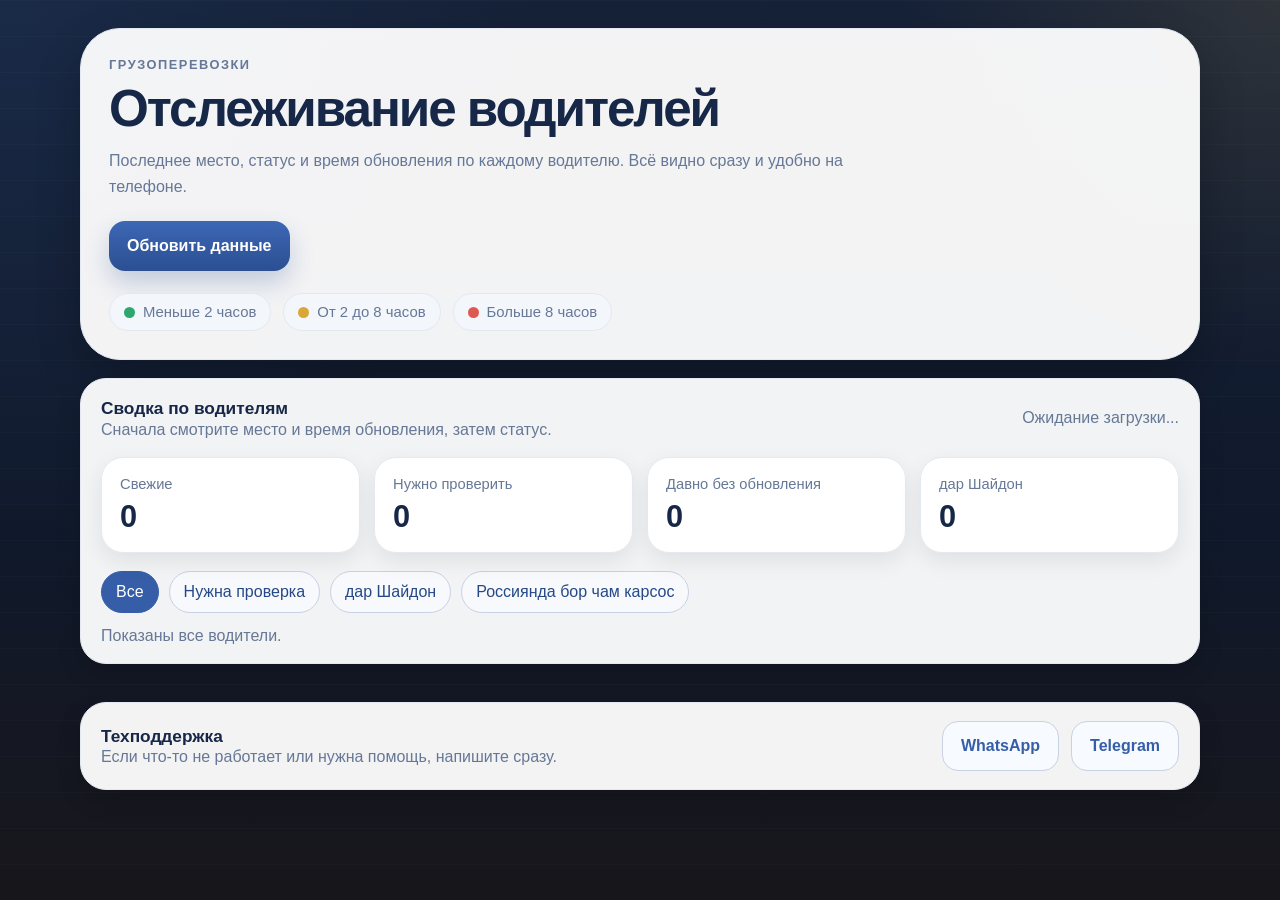
==== commit b5628f9d: "Add files via upload" ====
--- a/index.html
+++ b/index.html
@@ -17,33 +17,50 @@
   </head>
   <body>
     <div class="page-shell">
-      <header class="hero hero-unified">
+      <header class="hero">
         <p class="eyebrow">Грузоперевозки</p>
         <h1>Отслеживание водителей</h1>
-        <p class="hero-text">Статус, место и время обновления — сразу на одном экране.</p>
+        <p class="hero-text">
+          Последнее место, статус и время обновления по каждому водителю. Всё видно сразу и удобно на телефоне.
+        </p>
         <div class="hero-actions">
           <button id="refreshButton" class="button button-primary" type="button">
             Обновить данные
           </button>
-          <p id="syncInfo" class="hero-sync muted">Ожидание загрузки...</p>
         </div>
-        <section id="connectionBanner" class="hero-note hero-note-warning hidden" role="status"></section>
-        <section id="cacheBanner" class="hero-note hero-note-warning hidden" role="status"></section>
-        <div id="summaryGrid" class="summary-grid summary-grid-compact" aria-live="polite">
-          <article class="summary-card"><span class="summary-label">Свежие</span><strong id="freshCount" class="summary-value">0</strong></article>
-          <article class="summary-card"><span class="summary-label">Давно без обновления</span><strong id="staleCount" class="summary-value">0</strong></article>
-          <article class="summary-card"><span class="summary-label">дар Шайдон</span><strong id="shaidonCount" class="summary-value">0</strong></article>
+        <div class="status-legend" aria-label="Легенда свежести">
+          <span class="legend-item"><span class="legend-dot legend-fresh"></span>Меньше 2 часов</span>
+          <span class="legend-item"><span class="legend-dot legend-warning"></span>От 2 до 8 часов</span>
+          <span class="legend-item"><span class="legend-dot legend-stale"></span>Больше 8 часов</span>
         </div>
-        <div id="filterBar" class="filter-bar filter-bar-compact" aria-label="Фильтры водителей">
-          <button class="filter-button is-active" type="button" data-filter="all">Все</button>
-          <button class="filter-button" type="button" data-filter="attention">Проверить</button>
-          <button class="filter-button" type="button" data-filter="shaidon">дар Шайдон</button>
-          <button class="filter-button" type="button" data-filter="collecting">Россиянда бор чам карсос</button>
-        </div>
-        <p id="filterInfo" class="filter-info muted">Показаны все водители.</p>
       </header>
 
       <main>
+        <section id="connectionBanner" class="panel panel-warning hidden" role="status"></section>
+        <section id="cacheBanner" class="panel panel-warning hidden" role="status"></section>
+
+        <section class="panel panel-tight">
+          <div class="panel-row">
+            <div>
+              <h2>Сводка по водителям</h2>
+              <p class="muted">Сначала смотрите место и время обновления, затем статус.</p>
+            </div>
+            <p id="syncInfo" class="muted">Ожидание загрузки...</p>
+          </div>
+          <div id="summaryGrid" class="summary-grid" aria-live="polite">
+            <article class="summary-card"><span class="summary-label">Свежие</span><strong id="freshCount" class="summary-value">0</strong></article>
+            <article class="summary-card"><span class="summary-label">Нужно проверить</span><strong id="warningCount" class="summary-value">0</strong></article>
+            <article class="summary-card"><span class="summary-label">Давно без обновления</span><strong id="staleCount" class="summary-value">0</strong></article>
+            <article class="summary-card"><span class="summary-label">дар Шайдон</span><strong id="shaidonCount" class="summary-value">0</strong></article>
+          </div>
+          <div id="filterBar" class="filter-bar" aria-label="Фильтры водителей">
+            <button class="filter-button is-active" type="button" data-filter="all">Все</button>
+            <button class="filter-button" type="button" data-filter="attention">Нужна проверка</button>
+            <button class="filter-button" type="button" data-filter="shaidon">дар Шайдон</button>
+            <button class="filter-button" type="button" data-filter="collecting">Россиянда бор чам карсос</button>
+          </div>
+          <p id="filterInfo" class="filter-info muted">Показаны все водители.</p>
+        </section>
 
         <section id="errorBanner" class="panel panel-error hidden" role="alert"></section>
         <section id="emptyState" class="panel panel-tight hidden" role="status">
--- a/styles.css
+++ b/styles.css
@@ -692,15 +692,17 @@
 
 
 .driver-contact-actions {
-  display: flex;
-  flex-wrap: wrap;
+  display: grid;
+  grid-template-columns: repeat(2, minmax(0, 1fr));
   gap: 10px;
   margin-top: 16px;
 }
 
 .driver-contact-actions .button {
-  flex: 1 1 180px;
+  min-height: 46px;
+  padding: 12px 14px;
   justify-content: center;
+  font-size: 15px;
 }
 
 .driver-meta {
@@ -743,13 +745,13 @@
 }
 
 .driver-contact-actions {
-  display: flex;
-  flex-wrap: wrap;
-  gap: 12px;
+  display: grid;
+  grid-template-columns: repeat(2, minmax(0, 1fr));
+  gap: 10px;
 }
 
 .driver-contact-actions .button {
-  min-width: 140px;
+  min-width: 0;
 }
 
 .support-panel {
@@ -773,163 +775,22 @@
 }
 
 @media (max-width: 640px) {
-  .support-actions,
+  .support-actions {
+    width: 100%;
+    flex-direction: column;
+  }
+
+  .support-actions .button,
+  .card-toggle-button {
+    width: 100%;
+  }
+
   .driver-contact-actions {
     width: 100%;
-    flex-direction: column;
-  }
-
-  .support-actions .button,
-  .driver-contact-actions .button,
-  .card-toggle-button {
+    grid-template-columns: repeat(2, minmax(0, 1fr));
+  }
+
+  .driver-contact-actions .button {
     width: 100%;
   }
 }
-
-
-.hero-unified {
-  display: grid;
-  gap: 14px;
-}
-
-.hero-sync {
-  margin: 0;
-  align-self: center;
-}
-
-.hero-note {
-  margin-top: 0;
-  padding: 14px 16px;
-  border-radius: 18px;
-  border: 1px solid rgba(214, 163, 32, 0.24);
-  background: rgba(255, 249, 231, 0.94);
-  color: #6c5200;
-}
-
-.hero-note.hidden {
-  display: none;
-}
-
-.hero-inline-snapshot {
-  padding: 18px 20px;
-  border: 1px solid rgba(41, 66, 48, 0.1);
-  border-radius: 20px;
-  background: rgba(255,255,255,0.74);
-}
-
-.summary-grid-compact {
-  margin-top: 0;
-}
-
-.filter-bar-compact {
-  margin-top: 0;
-}
-
-.status-legend-compact {
-  margin-top: 0;
-}
-
-.queue-panel-row-compact {
-  align-items: flex-start;
-}
-
-@media (max-width: 768px) {
-  .hero {
-    padding: 22px 18px;
-  }
-
-  .hero-actions {
-    flex-direction: column;
-    align-items: stretch;
-    margin-top: 16px;
-  }
-
-  .hero-sync {
-    font-size: 0.95rem;
-  }
-
-  .status-legend-compact {
-    display: grid;
-    grid-template-columns: 1fr;
-    gap: 8px;
-  }
-
-  .summary-grid-compact {
-    grid-template-columns: repeat(2, minmax(0, 1fr));
-    gap: 10px;
-  }
-
-  .summary-card {
-    min-height: 88px;
-  }
-
-  .filter-bar-compact {
-    display: grid;
-    grid-template-columns: 1fr;
-  }
-
-  .filter-button {
-    width: 100%;
-  }
-
-  .hero-inline-snapshot {
-    padding: 16px;
-  }
-}
-
-
-/* compact top blocks */
-.hero-unified {
-  padding: 1.1rem 1rem 0.95rem;
-}
-.hero-unified .eyebrow {
-  margin-bottom: 0.3rem;
-}
-.hero-unified h1 {
-  margin-bottom: 0.35rem;
-}
-.hero-unified .hero-text {
-  margin-bottom: 0.55rem;
-  font-size: 0.95rem;
-}
-.summary-grid-compact {
-  grid-template-columns: repeat(3, minmax(0, 1fr));
-  gap: 0.55rem;
-}
-.summary-grid-compact .summary-card:last-child {
-  grid-column: auto;
-}
-.summary-card {
-  padding: 0.75rem 0.7rem;
-}
-.summary-label {
-  font-size: 0.76rem;
-}
-.summary-value {
-  font-size: 1.08rem;
-}
-.filter-bar-compact {
-  margin-top: 0.55rem;
-}
-.hero-inline-snapshot {
-  margin-top: 0.65rem;
-}
-.hero-inline-snapshot h2 {
-  margin-bottom: 0.55rem;
-  font-size: 1rem;
-}
-.hero-note {
-  margin-top: 0.45rem;
-  padding: 0.55rem 0.7rem;
-}
-@media (max-width: 720px) {
-  .summary-grid-compact {
-    grid-template-columns: repeat(3, minmax(0, 1fr));
-  }
-  .summary-card {
-    min-height: auto;
-  }
-  .summary-value {
-    font-size: 0.98rem;
-  }
-}
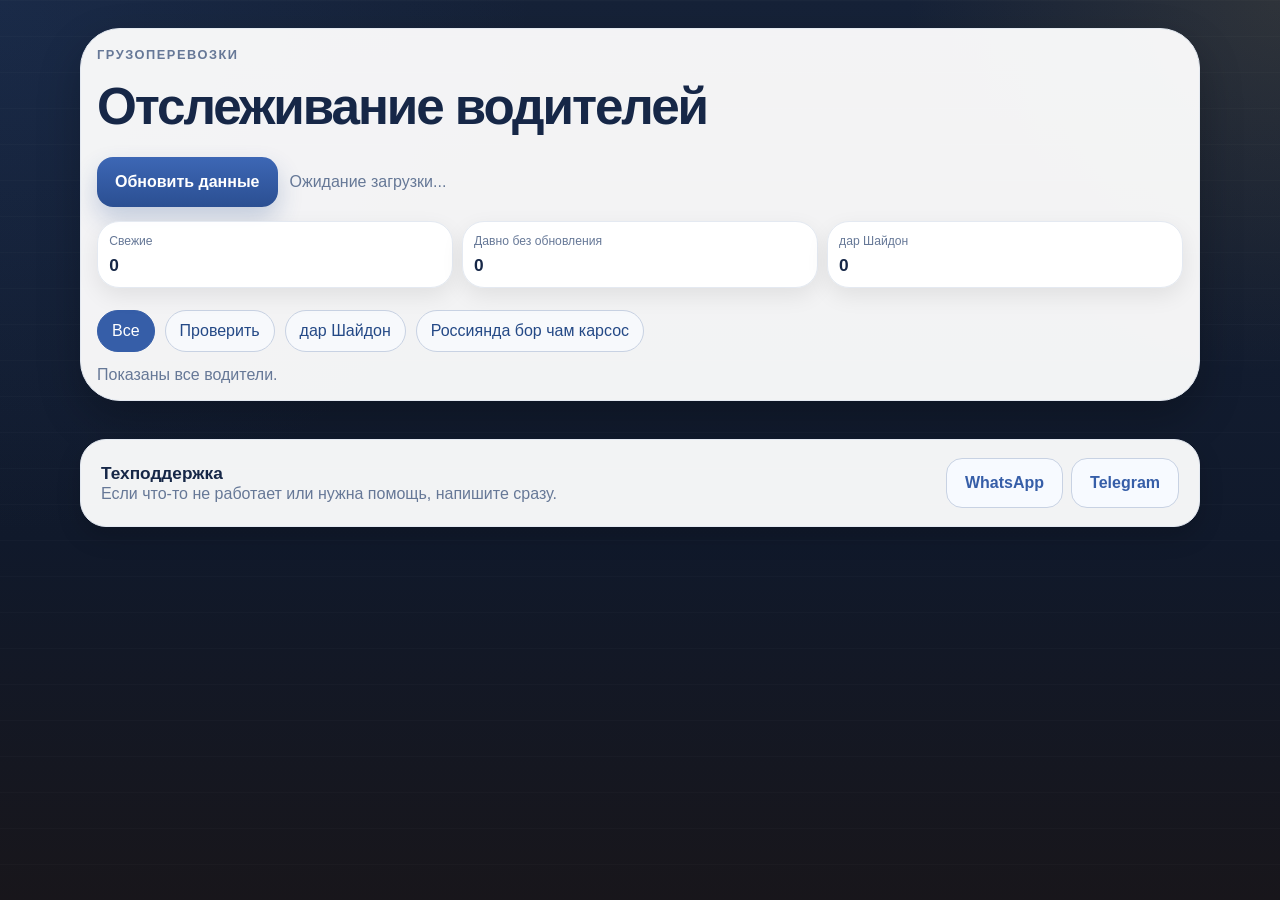
==== commit 186d368f: "Add files via upload" ====
--- a/index.html
+++ b/index.html
@@ -17,50 +17,32 @@
   </head>
   <body>
     <div class="page-shell">
-      <header class="hero">
+      <header class="hero hero-unified">
         <p class="eyebrow">Грузоперевозки</p>
         <h1>Отслеживание водителей</h1>
-        <p class="hero-text">
-          Последнее место, статус и время обновления по каждому водителю. Всё видно сразу и удобно на телефоне.
-        </p>
         <div class="hero-actions">
           <button id="refreshButton" class="button button-primary" type="button">
             Обновить данные
           </button>
+          <p id="syncInfo" class="hero-sync muted">Ожидание загрузки...</p>
         </div>
-        <div class="status-legend" aria-label="Легенда свежести">
-          <span class="legend-item"><span class="legend-dot legend-fresh"></span>Меньше 2 часов</span>
-          <span class="legend-item"><span class="legend-dot legend-warning"></span>От 2 до 8 часов</span>
-          <span class="legend-item"><span class="legend-dot legend-stale"></span>Больше 8 часов</span>
+        <section id="connectionBanner" class="hero-note hero-note-warning hidden" role="status"></section>
+        <section id="cacheBanner" class="hero-note hero-note-warning hidden" role="status"></section>
+        <div id="summaryGrid" class="summary-grid summary-grid-compact" aria-live="polite">
+          <article class="summary-card"><span class="summary-label">Свежие</span><strong id="freshCount" class="summary-value">0</strong></article>
+          <article class="summary-card"><span class="summary-label">Давно без обновления</span><strong id="staleCount" class="summary-value">0</strong></article>
+          <article class="summary-card"><span class="summary-label">дар Шайдон</span><strong id="shaidonCount" class="summary-value">0</strong></article>
         </div>
+        <div id="filterBar" class="filter-bar filter-bar-compact" aria-label="Фильтры водителей">
+          <button class="filter-button is-active" type="button" data-filter="all">Все</button>
+          <button class="filter-button" type="button" data-filter="attention">Проверить</button>
+          <button class="filter-button" type="button" data-filter="shaidon">дар Шайдон</button>
+          <button class="filter-button" type="button" data-filter="collecting">Россиянда бор чам карсос</button>
+        </div>
+        <p id="filterInfo" class="filter-info muted">Показаны все водители.</p>
       </header>
 
       <main>
-        <section id="connectionBanner" class="panel panel-warning hidden" role="status"></section>
-        <section id="cacheBanner" class="panel panel-warning hidden" role="status"></section>
-
-        <section class="panel panel-tight">
-          <div class="panel-row">
-            <div>
-              <h2>Сводка по водителям</h2>
-              <p class="muted">Сначала смотрите место и время обновления, затем статус.</p>
-            </div>
-            <p id="syncInfo" class="muted">Ожидание загрузки...</p>
-          </div>
-          <div id="summaryGrid" class="summary-grid" aria-live="polite">
-            <article class="summary-card"><span class="summary-label">Свежие</span><strong id="freshCount" class="summary-value">0</strong></article>
-            <article class="summary-card"><span class="summary-label">Нужно проверить</span><strong id="warningCount" class="summary-value">0</strong></article>
-            <article class="summary-card"><span class="summary-label">Давно без обновления</span><strong id="staleCount" class="summary-value">0</strong></article>
-            <article class="summary-card"><span class="summary-label">дар Шайдон</span><strong id="shaidonCount" class="summary-value">0</strong></article>
-          </div>
-          <div id="filterBar" class="filter-bar" aria-label="Фильтры водителей">
-            <button class="filter-button is-active" type="button" data-filter="all">Все</button>
-            <button class="filter-button" type="button" data-filter="attention">Нужна проверка</button>
-            <button class="filter-button" type="button" data-filter="shaidon">дар Шайдон</button>
-            <button class="filter-button" type="button" data-filter="collecting">Россиянда бор чам карсос</button>
-          </div>
-          <p id="filterInfo" class="filter-info muted">Показаны все водители.</p>
-        </section>
 
         <section id="errorBanner" class="panel panel-error hidden" role="alert"></section>
         <section id="emptyState" class="panel panel-tight hidden" role="status">
@@ -77,7 +59,7 @@
             </div>
             <div class="support-actions">
               <a class="button button-secondary" href="https://wa.me/79133633736" target="_blank" rel="noopener noreferrer">WhatsApp</a>
-              <a class="button button-secondary" href="https://t.me/+79133633736" target="_blank" rel="noopener noreferrer">Telegram</a>
+              <a class="button button-secondary" href="tg://resolve?phone=79133633736" target="_blank" rel="noopener noreferrer">Telegram</a>
             </div>
           </div>
         </section>
--- a/styles.css
+++ b/styles.css
@@ -692,17 +692,15 @@
 
 
 .driver-contact-actions {
-  display: grid;
-  grid-template-columns: repeat(2, minmax(0, 1fr));
+  display: flex;
+  flex-wrap: wrap;
   gap: 10px;
   margin-top: 16px;
 }
 
 .driver-contact-actions .button {
-  min-height: 46px;
-  padding: 12px 14px;
+  flex: 1 1 180px;
   justify-content: center;
-  font-size: 15px;
 }
 
 .driver-meta {
@@ -745,13 +743,13 @@
 }
 
 .driver-contact-actions {
-  display: grid;
-  grid-template-columns: repeat(2, minmax(0, 1fr));
-  gap: 10px;
+  display: flex;
+  flex-wrap: wrap;
+  gap: 12px;
 }
 
 .driver-contact-actions .button {
-  min-width: 0;
+  min-width: 140px;
 }
 
 .support-panel {
@@ -775,22 +773,201 @@
 }
 
 @media (max-width: 640px) {
-  .support-actions {
+  .support-actions,
+  .driver-contact-actions {
     width: 100%;
     flex-direction: column;
   }
 
   .support-actions .button,
+  .driver-contact-actions .button,
   .card-toggle-button {
     width: 100%;
   }
-
-  .driver-contact-actions {
+}
+
+
+.hero-unified {
+  display: grid;
+  gap: 14px;
+}
+
+.hero-sync {
+  margin: 0;
+  align-self: center;
+}
+
+.hero-note {
+  margin-top: 0;
+  padding: 14px 16px;
+  border-radius: 18px;
+  border: 1px solid rgba(214, 163, 32, 0.24);
+  background: rgba(255, 249, 231, 0.94);
+  color: #6c5200;
+}
+
+.hero-note.hidden {
+  display: none;
+}
+
+.hero-inline-snapshot {
+  padding: 18px 20px;
+  border: 1px solid rgba(41, 66, 48, 0.1);
+  border-radius: 20px;
+  background: rgba(255,255,255,0.74);
+}
+
+.summary-grid-compact {
+  margin-top: 0;
+}
+
+.filter-bar-compact {
+  margin-top: 0;
+}
+
+.status-legend-compact {
+  margin-top: 0;
+}
+
+.queue-panel-row-compact {
+  align-items: flex-start;
+}
+
+@media (max-width: 768px) {
+  .hero {
+    padding: 22px 18px;
+  }
+
+  .hero-actions {
+    flex-direction: column;
+    align-items: stretch;
+    margin-top: 16px;
+  }
+
+  .hero-sync {
+    font-size: 0.95rem;
+  }
+
+  .status-legend-compact {
+    display: grid;
+    grid-template-columns: 1fr;
+    gap: 8px;
+  }
+
+  .summary-grid-compact {
+    grid-template-columns: repeat(2, minmax(0, 1fr));
+    gap: 10px;
+  }
+
+  .summary-card {
+    min-height: 88px;
+  }
+
+  .filter-bar-compact {
+    display: grid;
+    grid-template-columns: 1fr;
+  }
+
+  .filter-button {
     width: 100%;
-    grid-template-columns: repeat(2, minmax(0, 1fr));
-  }
-
-  .driver-contact-actions .button {
-    width: 100%;
-  }
-}
+  }
+
+  .hero-inline-snapshot {
+    padding: 16px;
+  }
+}
+
+
+/* compact top blocks */
+.hero-unified {
+  padding: 1.1rem 1rem 0.95rem;
+}
+.hero-unified .eyebrow {
+  margin-bottom: 0.3rem;
+}
+.hero-unified h1 {
+  margin-bottom: 0.35rem;
+}
+.hero-unified .hero-text {
+  margin-bottom: 0.55rem;
+  font-size: 0.95rem;
+}
+.summary-grid-compact {
+  grid-template-columns: repeat(3, minmax(0, 1fr));
+  gap: 0.55rem;
+}
+.summary-grid-compact .summary-card:last-child {
+  grid-column: auto;
+}
+.summary-card {
+  padding: 0.75rem 0.7rem;
+}
+.summary-label {
+  font-size: 0.76rem;
+}
+.summary-value {
+  font-size: 1.08rem;
+}
+.filter-bar-compact {
+  margin-top: 0.55rem;
+}
+.hero-inline-snapshot {
+  margin-top: 0.65rem;
+}
+.hero-inline-snapshot h2 {
+  margin-bottom: 0.55rem;
+  font-size: 1rem;
+}
+.hero-note {
+  margin-top: 0.45rem;
+  padding: 0.55rem 0.7rem;
+}
+@media (max-width: 720px) {
+  .summary-grid-compact {
+    grid-template-columns: repeat(3, minmax(0, 1fr));
+  }
+  .summary-card {
+    min-height: auto;
+  }
+  .summary-value {
+    font-size: 0.98rem;
+  }
+}
+
+
+.driver-last-location {
+  margin: 0.1rem 0 0;
+  padding: 0.55rem 0.8rem;
+  border-radius: 16px;
+  background: rgba(255,255,255,0.7);
+  border: 1px solid rgba(204,214,228,0.75);
+  color: #62779c;
+  font-size: 0.96rem;
+  line-height: 1.35;
+}
+
+.hero-unified .hero-text:empty {
+  display: none;
+}
+
+.hero-unified .hero-actions {
+  margin-top: 0.15rem;
+}
+
+.hero-unified .filter-info {
+  margin: 0;
+}
+
+.hero-note {
+  font-size: 0.92rem;
+}
+
+.support-actions {
+  display: flex;
+  flex-wrap: wrap;
+  gap: 0.5rem;
+}
+
+.support-actions .button {
+  min-width: 0;
+}
